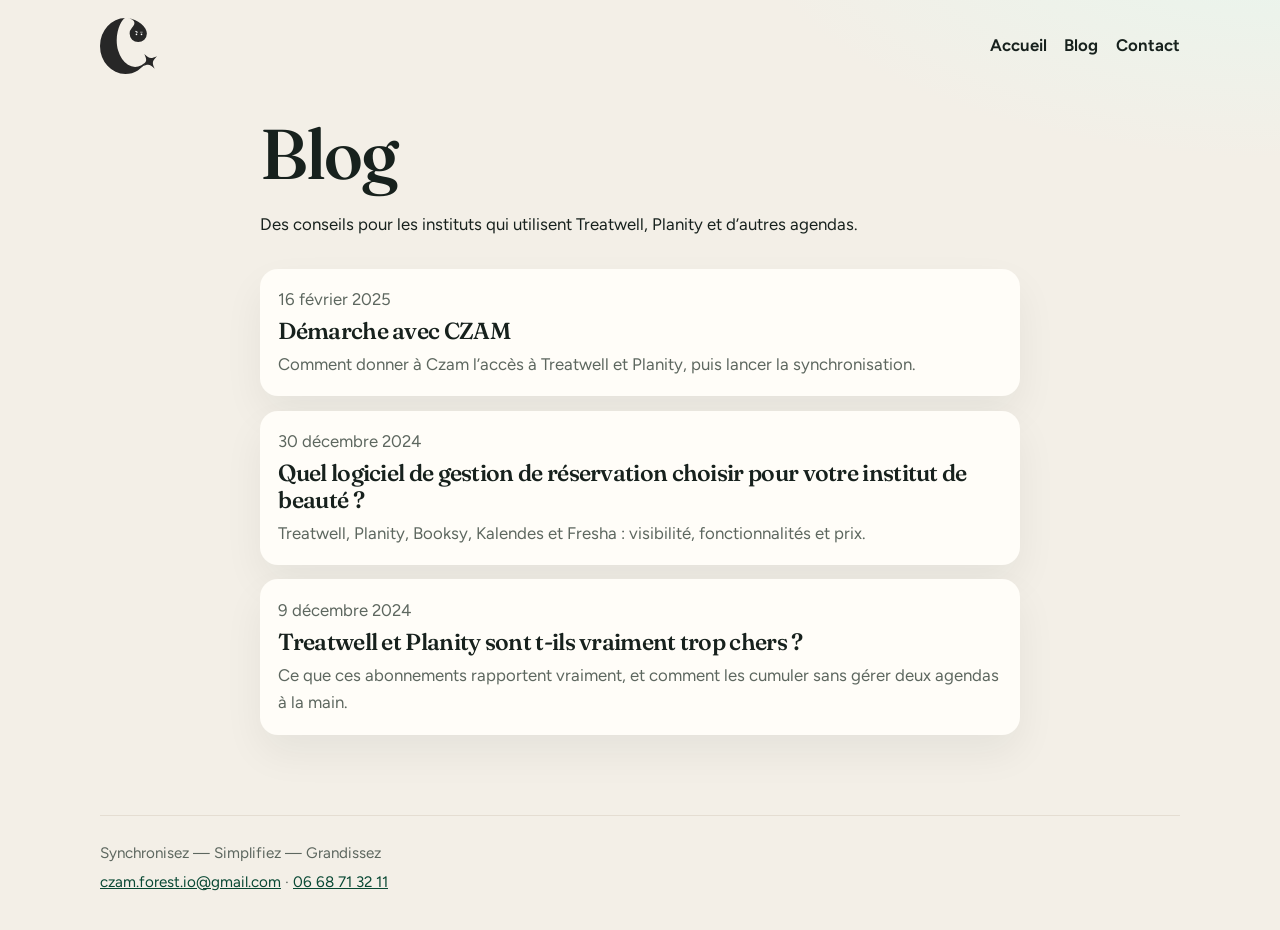
==== site/blog/index.html @ 571cc383 "Add the Czam static website for GitHub Pages." ====
<!DOCTYPE html>
<html lang="fr">
<head>
  <meta charset="utf-8">
  <meta name="viewport" content="width=device-width, initial-scale=1">
  <title>Blog | Czam</title>
  <meta name="description" content="Articles Czam sur Treatwell, Planity et les logiciels de réservation pour instituts de beauté.">
  <link rel="canonical" href="https://www.czam.io/blog/">
  <link rel="icon" href="../favicon.jpg" type="image/jpeg">
  <meta property="og:title" content="Blog | Czam">
  <meta property="og:description" content="Articles Czam sur Treatwell, Planity et les logiciels de réservation pour instituts de beauté.">
  <meta property="og:url" content="https://www.czam.io/blog/">
  <meta property="og:type" content="website">
  <meta property="og:locale" content="fr_FR">
  
  
<link rel="preconnect" href="https://fonts.googleapis.com">
<link rel="preconnect" href="https://fonts.gstatic.com" crossorigin>
<link href="https://fonts.googleapis.com/css2?family=Figtree:wght@400;560;650&family=Fraunces:opsz,wght@9..144,560;9..144,650&display=swap" rel="stylesheet">

  <link rel="stylesheet" href="../css/site.css">
  
</head>
<body>
  <header class="wrap site-header">
    <a class="logo" href="../"><img src="../images/logo.svg" alt="Czam"></a>
    <nav>
      <a href="../">Accueil</a>
      <a href="../blog/">Blog</a>
      <a href="../#contact">Contact</a>
    </nav>
  </header>
  
<main class="page">
  <header class="page-intro">
    <h1>Blog</h1>
    <p>Des conseils pour les instituts qui utilisent Treatwell, Planity et d’autres agendas.</p>
  </header>
  <div class="post-list">
    <a class="post-card" href="../post/démarche-avec-czam/">
      <p class="meta">16 février 2025</p>
      <h2>Démarche avec CZAM</h2>
      <p>Comment donner à Czam l’accès à Treatwell et Planity, puis lancer la synchronisation.</p>
    </a>
    <a class="post-card" href="../post/quel-logiciel-pour-institut-de-beauté/">
      <p class="meta">30 décembre 2024</p>
      <h2>Quel logiciel de gestion de réservation choisir pour votre institut de beauté ?</h2>
      <p>Treatwell, Planity, Booksy, Kalendes et Fresha : visibilité, fonctionnalités et prix.</p>
    </a>
    <a class="post-card" href="../post/treatwell-et-planity-sont-t-ils-vraiment-trop-chers/">
      <p class="meta">9 décembre 2024</p>
      <h2>Treatwell et Planity sont t-ils vraiment trop chers ?</h2>
      <p>Ce que ces abonnements rapportent vraiment, et comment les cumuler sans gérer deux agendas à la main.</p>
    </a>
  </div>
</main>

  <footer class="wrap site-footer">
    <p>Synchronisez — Simplifiez — Grandissez</p>
    <p><a href="mailto:czam.forest.io@gmail.com">czam.forest.io@gmail.com</a> · <a href="tel:+33668713211">06 68 71 32 11</a></p>
  </footer>
</body>
</html>
---- site/css/site.css ----
:root {
  --bg: #f3efe7;
  --paper: #fffdf8;
  --ink: #17211d;
  --muted: #5d675f;
  --green: #0c6b4c;
  --green-dark: #084833;
  --line: #e4ddd2;
  --soft: #e6f3ec;
  --shadow: 0 18px 40px rgba(23, 33, 29, 0.06);
}

* { box-sizing: border-box; }

html { scroll-behavior: smooth; }

body {
  margin: 0;
  color: var(--ink);
  background:
    radial-gradient(900px 420px at 100% -10%, #e7f6ee 0%, transparent 60%),
    var(--bg);
  font-family: "Figtree", "Avenir Next", "Segoe UI", sans-serif;
  font-size: 1.05rem;
  line-height: 1.65;
}

img { max-width: 100%; height: auto; }

a { color: var(--green-dark); }

a:hover { color: var(--green); }

.wrap {
  width: min(1080px, calc(100% - 2rem));
  margin: 0 auto;
}

.site-header {
  display: flex;
  align-items: center;
  justify-content: space-between;
  gap: 1rem;
  padding: 1.1rem 0;
}

.logo {
  display: flex;
  align-items: center;
  line-height: 0;
  text-decoration: none;
}

.logo img {
  height: 56px;
  width: auto;
}

nav {
  display: flex;
  gap: 1.1rem;
}

nav a {
  color: var(--ink);
  font-weight: 650;
  text-decoration: none;
}

nav a:hover { color: var(--green); }

.hero {
  display: grid;
  gap: 1.25rem;
  padding: 2.5rem 0 1rem;
}

.eyebrow {
  margin: 0;
  color: var(--green);
  font-size: 0.82rem;
  font-weight: 650;
  letter-spacing: 0.12em;
  text-transform: uppercase;
}

h1, h2, h3, h4 {
  font-family: Fraunces, Georgia, serif;
  font-weight: 560;
  letter-spacing: -0.03em;
  line-height: 1.15;
}

h1 { font-size: clamp(2.4rem, 6vw, 4.4rem); margin: 0; }

.lede {
  max-width: 42rem;
  margin: 0;
  font-size: 1.2rem;
}

.actions {
  display: flex;
  flex-wrap: wrap;
  gap: 0.75rem;
  margin-top: 0.4rem;
}

.button, .button-quiet {
  display: inline-block;
  border-radius: 999px;
  padding: 0.75rem 1.15rem;
  font-weight: 650;
  text-decoration: none;
}

.button {
  background: var(--green);
  color: white;
}

.button:hover { background: var(--green-dark); color: white; }

.button-quiet {
  background: transparent;
  color: var(--green-dark);
  box-shadow: inset 0 0 0 1.5px var(--green);
}

.section { padding: 2.4rem 0; }

.section h2 { font-size: clamp(1.8rem, 3vw, 2.5rem); margin: 0 0 0.8rem; }

.panel {
  background: var(--paper);
  border: 1px solid var(--line);
  border-radius: 22px;
  box-shadow: var(--shadow);
  padding: 1.3rem 1.3rem 0.4rem;
}

.steps { margin: 0; padding: 0 0 0 1.2rem; }

.steps li { margin: 0 0 0.9rem; }

.quotes {
  display: grid;
  gap: 1rem;
}

@media (min-width: 800px) {
  .quotes { grid-template-columns: repeat(3, 1fr); }
  .split { display: grid; grid-template-columns: 1.4fr 0.8fr; gap: 1rem; align-items: start; }
}

blockquote {
  margin: 0;
  background: var(--paper);
  border-radius: 18px;
  padding: 1.1rem 1.15rem 0.9rem;
  box-shadow: var(--shadow);
}

blockquote p { margin: 0 0 0.8rem; }

blockquote footer { color: var(--muted); font-size: 0.92rem; }

.price-card {
  background: var(--green-dark);
  color: white;
  border-radius: 22px;
  padding: 1.4rem 1.4rem 1.2rem;
}

.price-card h2, .price-card p, .price-card li { color: white; }

.price {
  font-family: Fraunces, Georgia, serif;
  font-size: 4rem;
  line-height: 0.9;
  margin: 0.2rem 0;
}

.price small { font-family: Figtree, sans-serif; font-size: 1rem; }

.price-card ul { margin: 0.8rem 0 0; padding-left: 1.1rem; }

.contact-grid {
  display: grid;
  gap: 0.8rem;
}

@media (min-width: 700px) {
  .contact-grid { grid-template-columns: 1fr 1fr; }
}

.contact-card {
  display: block;
  background: var(--paper);
  border-radius: 18px;
  padding: 1rem 1.1rem;
  text-decoration: none;
  color: var(--ink);
  box-shadow: var(--shadow);
}

.contact-card span { display: block; color: var(--muted); font-size: 0.9rem; }

.site-footer {
  border-top: 1px solid var(--line);
  color: var(--muted);
  padding: 1.4rem 0 2rem;
  font-size: 0.95rem;
}

.site-footer p { margin: 0.2rem 0; }

.page {
  width: min(760px, calc(100% - 2rem));
  margin: 0 auto;
  padding-bottom: 3rem;
}

.page-intro { padding: 1.4rem 0 0.4rem; }

.meta { color: var(--muted); margin: 0 0 0.4rem; }

.post-list { display: grid; gap: 0.9rem; padding: 0.4rem 0 2rem; }

.post-card {
  display: block;
  background: var(--paper);
  border-radius: 18px;
  padding: 1.1rem 1.15rem;
  text-decoration: none;
  color: var(--ink);
  box-shadow: var(--shadow);
}

.post-card h2 {
  font-size: 1.45rem;
  margin: 0.25rem 0 0.4rem;
}

.post-card p { margin: 0; color: var(--muted); }

.prose h2 { font-size: 1.7rem; margin: 1.6rem 0 0.5rem; }

.prose h3 { font-size: 1.3rem; margin: 1.3rem 0 0.4rem; }

.prose h4 { font-size: 1.05rem; margin: 1rem 0 0.3rem; }

.prose p { margin: 0.7rem 0; }

.prose ul, .prose ol { margin: 0.4rem 0 0.8rem; padding-left: 1.25rem; }

.prose li { margin: 0.25rem 0; }

.prose li p { margin: 0.15rem 0; }

.prose figure { margin: 1rem 0 1.3rem; }

.prose img { border-radius: 16px; display: block; }

.prose figcaption { color: var(--muted); font-size: 0.92rem; margin-top: 0.4rem; }

.prose hr { border: 0; border-top: 1px solid var(--line); margin: 1.4rem 0; }

.back { margin-top: 2rem; }
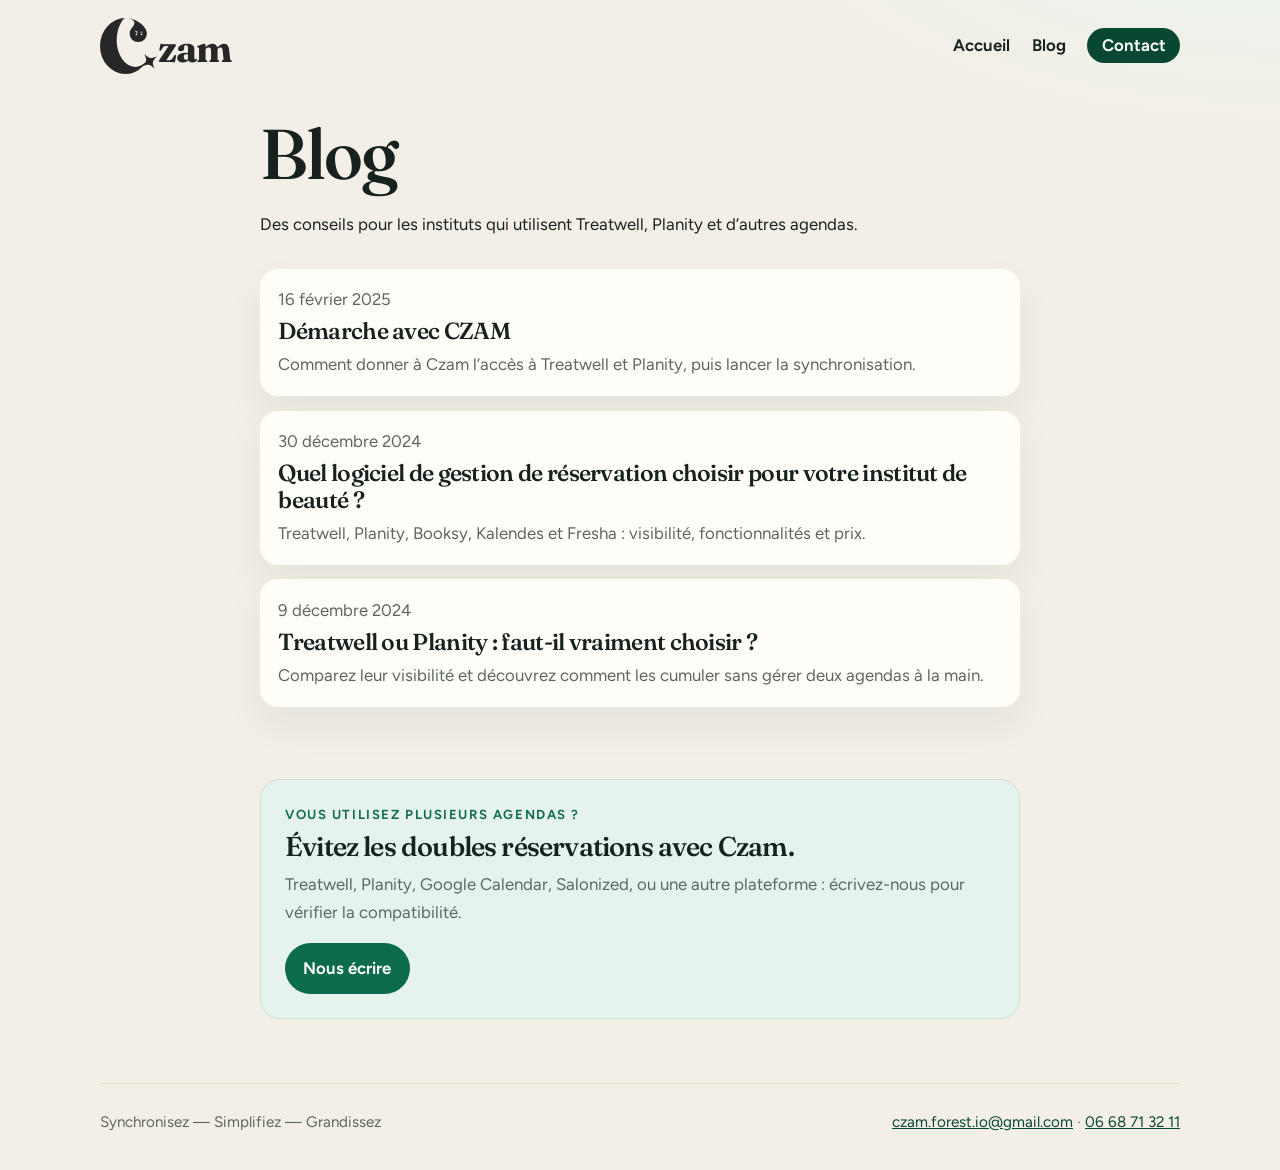
==== commit 3fa81c20: "Refresh the website for multi-platform sync and updated contact." ====
--- a/site/blog/index.html
+++ b/site/blog/index.html
@@ -23,11 +23,11 @@
 </head>
 <body>
   <header class="wrap site-header">
-    <a class="logo" href="../"><img src="../images/logo.svg" alt="Czam"></a>
+    <a class="logo" href="../" aria-label="Czam"><img src="../images/logo.svg" alt=""><span class="logo-text" aria-hidden="true">zam</span></a>
     <nav>
       <a href="../">Accueil</a>
       <a href="../blog/">Blog</a>
-      <a href="../#contact">Contact</a>
+      <a class="nav-cta" href="mailto:czam.forest.io@gmail.com?subject=Synchroniser%20mes%20agendas">Contact</a>
     </nav>
   </header>
   
@@ -49,10 +49,16 @@
     </a>
     <a class="post-card" href="../post/treatwell-et-planity-sont-t-ils-vraiment-trop-chers/">
       <p class="meta">9 décembre 2024</p>
-      <h2>Treatwell et Planity sont t-ils vraiment trop chers ?</h2>
-      <p>Ce que ces abonnements rapportent vraiment, et comment les cumuler sans gérer deux agendas à la main.</p>
+      <h2>Treatwell ou Planity : faut-il vraiment choisir ?</h2>
+      <p>Comparez leur visibilité et découvrez comment les cumuler sans gérer deux agendas à la main.</p>
     </a>
   </div>
+  <aside class="article-cta">
+    <p class="eyebrow">Vous utilisez plusieurs agendas ?</p>
+    <h2>Évitez les doubles réservations avec Czam.</h2>
+    <p>Treatwell, Planity, Google Calendar, Salonized, ou une autre plateforme : écrivez-nous pour vérifier la compatibilité.</p>
+    <a class="button" href="mailto:czam.forest.io@gmail.com?subject=Synchroniser%20mes%20agendas">Nous écrire</a>
+  </aside>
 </main>
 
   <footer class="wrap site-footer">
--- a/site/css/site.css
+++ b/site/css/site.css
@@ -56,14 +56,28 @@
   width: auto;
 }
 
+.logo-text {
+  margin: 0.45rem 0 0 0.1rem;
+  color: #272727;
+  font-family: Fraunces, Georgia, serif;
+  font-size: 2.35rem;
+  font-weight: 700;
+  letter-spacing: -0.03em;
+  line-height: 1;
+}
+
 nav {
   display: flex;
-  gap: 1.1rem;
+  align-items: center;
+  gap: 1.35rem;
 }
 
 nav a {
+  display: inline-flex;
+  align-items: center;
   color: var(--ink);
   font-weight: 650;
+  line-height: 1;
   text-decoration: none;
 }
 
@@ -267,3 +281,639 @@
 .prose hr { border: 0; border-top: 1px solid var(--line); margin: 1.4rem 0; }
 
 .back { margin-top: 2rem; }
+
+/* Homepage */
+.hero-shell {
+  position: relative;
+  overflow: hidden;
+  border-top: 1px solid var(--line);
+  border-bottom: 1px solid var(--line);
+  background:
+    radial-gradient(circle at 82% 20%, rgba(12, 107, 76, 0.12), transparent 34%),
+    var(--paper);
+}
+
+.hero-shell::after {
+  position: absolute;
+  right: -7rem;
+  bottom: -9rem;
+  width: 24rem;
+  height: 24rem;
+  border: 1px solid rgba(12, 107, 76, 0.18);
+  border-radius: 50%;
+  content: "";
+}
+
+.hero {
+  position: relative;
+  z-index: 1;
+  grid-template-columns: minmax(0, 1.05fr) minmax(320px, 0.95fr);
+  align-items: center;
+  gap: clamp(2rem, 7vw, 6rem);
+  min-height: 650px;
+  padding: 4.5rem 0;
+}
+
+.hero-copy {
+  display: grid;
+  gap: 1.25rem;
+}
+
+.hero-copy h1 {
+  max-width: 16ch;
+}
+
+.hero-copy .lede {
+  max-width: 38rem;
+  color: #36443d;
+}
+
+.text-link {
+  align-self: center;
+  padding: 0.65rem 0.2rem;
+  font-weight: 650;
+  text-decoration: none;
+}
+
+.hero-facts {
+  display: flex;
+  flex-wrap: wrap;
+  gap: 0.35rem 1.3rem;
+  margin: 0.2rem 0 0;
+  padding: 0;
+  color: var(--muted);
+  font-size: 0.92rem;
+  list-style: none;
+}
+
+.hero-facts li:not(:last-child)::after {
+  margin-left: 1.3rem;
+  color: #a7afa9;
+  content: "·";
+}
+
+.sync-demo {
+  display: grid;
+  gap: 0.9rem;
+  padding: 1rem;
+  transform: rotate(1deg);
+  border: 1px solid #d5e3db;
+  border-radius: 26px;
+  background: rgba(255, 253, 248, 0.82);
+  box-shadow: 0 24px 60px rgba(23, 33, 29, 0.1);
+}
+
+.calendar-card {
+  overflow: hidden;
+  border: 1px solid var(--line);
+  border-radius: 16px;
+  background: white;
+}
+
+.calendar-head {
+  display: grid;
+  grid-template-columns: auto 1fr auto;
+  align-items: center;
+  gap: 0.6rem;
+  padding: 0.75rem 0.85rem;
+  border-bottom: 1px solid var(--line);
+  font-size: 0.9rem;
+}
+
+.calendar-head > span:last-child {
+  color: var(--muted);
+  font-size: 0.8rem;
+}
+
+.platform-dot {
+  width: 0.7rem;
+  height: 0.7rem;
+  border-radius: 50%;
+}
+
+.treatwell-dot { background: #ff5c65; }
+.planity-dot { background: #3f73d8; }
+.google-dot { background: #34a853; }
+.salonized-dot { background: #7a4dff; }
+
+.appointment {
+  display: grid;
+  grid-template-columns: 3.2rem 1fr;
+  gap: 0.6rem;
+  padding: 0.72rem 0.85rem;
+  color: var(--muted);
+  font-size: 0.84rem;
+}
+
+.appointment + .appointment {
+  border-top: 1px solid #f0ece5;
+}
+
+.appointment.booked {
+  background: #fff0f1;
+  color: #7d2730;
+}
+
+.appointment.blocked {
+  background: var(--soft);
+  color: var(--green-dark);
+}
+
+.sync-line {
+  display: grid;
+  justify-items: center;
+  gap: 0.35rem;
+  color: var(--green-dark);
+  font-size: 0.78rem;
+  text-align: center;
+}
+
+.sync-pulse {
+  display: inline-flex;
+  align-items: center;
+  justify-content: center;
+  width: 3.2rem;
+  height: 3.2rem;
+  border-radius: 50%;
+  background: var(--green-dark);
+  color: white;
+  font-family: Fraunces, Georgia, serif;
+  font-size: 0.9rem;
+}
+
+.sync-targets {
+  display: grid;
+  grid-template-columns: 1fr 1fr;
+  gap: 0.7rem;
+}
+
+.sync-targets .calendar-head {
+  grid-template-columns: auto 1fr;
+  padding: 0.65rem 0.7rem;
+}
+
+.sync-targets .appointment {
+  grid-template-columns: 2.6rem 1fr;
+  padding: 0.65rem 0.7rem;
+}
+
+.platforms {
+  padding-top: clamp(3.2rem, 7vw, 5rem);
+}
+
+.platform-list {
+  display: grid;
+  grid-template-columns: repeat(5, minmax(0, 1fr));
+  gap: 0.8rem;
+  margin: 0;
+  padding: 0;
+  list-style: none;
+}
+
+.platform-list li {
+  display: grid;
+  align-content: start;
+  gap: 0.35rem;
+  min-height: 8.5rem;
+  padding: 1rem;
+  border: 1px solid var(--line);
+  border-radius: 18px;
+  background: var(--paper);
+}
+
+.platform-list li:last-child {
+  background: var(--soft);
+  border-color: #c9dfd3;
+}
+
+.platform-list strong {
+  font-family: Fraunces, Georgia, serif;
+  font-size: 1.15rem;
+  line-height: 1.2;
+}
+
+.platform-list span {
+  color: var(--muted);
+  font-size: 0.88rem;
+}
+
+.proof-strip {
+  display: grid;
+  grid-template-columns: repeat(3, 1fr);
+  margin-top: 1.5rem;
+  border: 1px solid var(--line);
+  border-radius: 18px;
+  background: var(--paper);
+}
+
+.proof-strip > div {
+  display: grid;
+  gap: 0.05rem;
+  padding: 1rem 1.2rem;
+  text-align: center;
+}
+
+.proof-strip > div + div {
+  border-left: 1px solid var(--line);
+}
+
+.proof-strip strong {
+  font-family: Fraunces, Georgia, serif;
+  font-size: 1.15rem;
+}
+
+.proof-strip span {
+  color: var(--muted);
+  font-size: 0.84rem;
+}
+
+.section {
+  padding-top: clamp(3.8rem, 8vw, 6.5rem);
+  padding-bottom: clamp(3.8rem, 8vw, 6.5rem);
+}
+
+.section-heading {
+  max-width: 46rem;
+  margin-bottom: 2rem;
+}
+
+.section-heading > p:last-child {
+  color: var(--muted);
+}
+
+.how-grid {
+  display: grid;
+  grid-template-columns: repeat(3, 1fr);
+  gap: 1px;
+  overflow: hidden;
+  border: 1px solid var(--line);
+  border-radius: 22px;
+  background: var(--line);
+}
+
+.step-card {
+  min-height: 240px;
+  padding: 1.5rem;
+  background: var(--paper);
+}
+
+.step-card h3 {
+  margin: 2rem 0 0.6rem;
+  font-size: 1.35rem;
+}
+
+.step-card p {
+  margin: 0;
+  color: var(--muted);
+}
+
+.step-number {
+  color: var(--green);
+  font-size: 0.78rem;
+  font-weight: 650;
+  letter-spacing: 0.1em;
+}
+
+.section-link {
+  margin-top: 1.1rem;
+}
+
+.section-link a {
+  font-weight: 650;
+}
+
+.trust-section {
+  padding: clamp(3.8rem, 8vw, 6.5rem) 0;
+  background: var(--green-dark);
+  color: white;
+}
+
+.trust-grid {
+  display: grid;
+  grid-template-columns: 1fr 1fr;
+  gap: clamp(2.5rem, 8vw, 7rem);
+  align-items: start;
+}
+
+.trust-grid h2 {
+  margin-top: 0.4rem;
+  color: white;
+  font-size: clamp(2rem, 4vw, 3.2rem);
+}
+
+.trust-grid p {
+  color: #d9e7df;
+}
+
+.eyebrow.light {
+  color: #8ed6b7;
+}
+
+.light-link {
+  color: white;
+  font-weight: 650;
+}
+
+.light-link:hover {
+  color: #b9ecd4;
+}
+
+.trust-list {
+  display: grid;
+  gap: 0;
+  margin: 0;
+  padding: 0;
+  list-style: none;
+}
+
+.trust-list li {
+  display: grid;
+  gap: 0.15rem;
+  padding: 1.2rem 0;
+  border-bottom: 1px solid rgba(255, 255, 255, 0.16);
+}
+
+.trust-list li:first-child {
+  border-top: 1px solid rgba(255, 255, 255, 0.16);
+}
+
+.trust-list strong {
+  font-family: Fraunces, Georgia, serif;
+  font-size: 1.2rem;
+}
+
+.trust-list span {
+  color: #b9cfc3;
+  font-size: 0.92rem;
+}
+
+.story-grid {
+  display: grid;
+  grid-template-columns: 0.8fr 1.2fr;
+  gap: clamp(2rem, 7vw, 6rem);
+  align-items: center;
+}
+
+.story-number {
+  display: grid;
+  gap: 0.7rem;
+}
+
+.story-number strong {
+  color: var(--green-dark);
+  font-family: Fraunces, Georgia, serif;
+  font-size: clamp(4.5rem, 10vw, 8rem);
+  font-weight: 560;
+  letter-spacing: -0.07em;
+  line-height: 0.9;
+}
+
+.story-number span {
+  max-width: 28rem;
+  color: var(--muted);
+}
+
+.fine-print {
+  color: var(--muted);
+  font-size: 0.85rem;
+}
+
+.quotes blockquote {
+  display: flex;
+  min-height: 210px;
+  flex-direction: column;
+  justify-content: space-between;
+  border: 1px solid var(--line);
+  box-shadow: none;
+}
+
+.pricing-section {
+  display: grid;
+  grid-template-columns: 1fr minmax(320px, 0.72fr);
+  gap: clamp(2rem, 8vw, 7rem);
+  align-items: center;
+}
+
+.pricing-copy h2 {
+  max-width: 15ch;
+  font-size: clamp(2rem, 4vw, 3.1rem);
+}
+
+.pricing-copy p:last-child {
+  max-width: 38rem;
+  color: var(--muted);
+}
+
+.price-card {
+  padding: 2rem;
+  box-shadow: 0 22px 55px rgba(8, 72, 51, 0.15);
+}
+
+.price-card .button {
+  margin-top: 1.4rem;
+}
+
+.button-light {
+  background: white;
+  color: var(--green-dark);
+}
+
+.button-light:hover {
+  background: var(--soft);
+  color: var(--green-dark);
+}
+
+.final-cta {
+  padding: 4rem 0;
+  border-top: 1px solid var(--line);
+  background: var(--paper);
+}
+
+.final-cta-inner {
+  display: grid;
+  grid-template-columns: 1fr auto;
+  gap: 2rem;
+  align-items: center;
+}
+
+.final-cta h2 {
+  margin: 0.3rem 0 0.5rem;
+  font-size: clamp(2rem, 4vw, 3rem);
+}
+
+.final-cta p {
+  max-width: 43rem;
+  margin-bottom: 0;
+  color: var(--muted);
+}
+
+.final-actions {
+  display: grid;
+  gap: 0.65rem;
+  justify-items: center;
+  min-width: 220px;
+}
+
+.final-actions > a:last-child {
+  color: var(--muted);
+  font-size: 0.88rem;
+}
+
+.nav-cta {
+  padding: 0.55rem 0.9rem;
+  border-radius: 999px;
+  background: var(--green-dark);
+  color: white;
+  line-height: 1;
+}
+
+.nav-cta:hover {
+  background: var(--green);
+  color: white;
+}
+
+.site-footer {
+  display: flex;
+  justify-content: space-between;
+  gap: 1rem;
+}
+
+.article-cta {
+  margin: 2.5rem 0 1rem;
+  padding: 1.5rem;
+  border: 1px solid #cdded5;
+  border-radius: 20px;
+  background: var(--soft);
+}
+
+.article-cta h2 {
+  margin: 0.35rem 0 0.55rem;
+  font-size: 1.7rem;
+}
+
+.article-cta p:not(.eyebrow) {
+  margin: 0 0 1rem;
+  color: var(--muted);
+}
+
+@media (max-width: 780px) {
+  .site-header {
+    padding: 0.75rem 0;
+  }
+
+  .logo img {
+    height: 48px;
+  }
+
+  .logo-text {
+    font-size: 2rem;
+  }
+
+  nav {
+    gap: 0.8rem;
+  }
+
+  nav a:not(.nav-cta) {
+    display: none;
+  }
+
+  .nav-cta {
+    font-size: 0.88rem;
+  }
+
+  .hero {
+    grid-template-columns: 1fr;
+    min-height: 0;
+    padding: 3.2rem 0;
+  }
+
+  .hero-copy h1 {
+    max-width: none;
+  }
+
+  .sync-demo {
+    transform: none;
+  }
+
+  .sync-targets {
+    grid-template-columns: 1fr;
+  }
+
+  .platform-list {
+    grid-template-columns: 1fr;
+  }
+
+  .proof-strip {
+    grid-template-columns: 1fr;
+  }
+
+  .proof-strip > div + div {
+    border-top: 1px solid var(--line);
+    border-left: 0;
+  }
+
+  .how-grid,
+  .trust-grid,
+  .story-grid,
+  .pricing-section,
+  .final-cta-inner {
+    grid-template-columns: 1fr;
+  }
+
+  .step-card {
+    min-height: 0;
+  }
+
+  .step-card h3 {
+    margin-top: 1.2rem;
+  }
+
+  .story-number strong {
+    font-size: 5rem;
+  }
+
+  .final-actions {
+    justify-items: stretch;
+  }
+
+  .final-actions .button {
+    text-align: center;
+  }
+
+  .site-footer {
+    display: block;
+  }
+}
+
+@media (max-width: 480px) {
+  body {
+    font-size: 1rem;
+  }
+
+  h1 {
+    font-size: 2.65rem;
+  }
+
+  .hero-facts {
+    display: grid;
+    gap: 0.2rem;
+  }
+
+  .hero-facts li::after {
+    display: none;
+  }
+
+  .actions {
+    display: grid;
+  }
+
+  .actions .button,
+  .actions .text-link {
+    text-align: center;
+  }
+
+  .calendar-head,
+  .appointment {
+    font-size: 0.78rem;
+  }
+}
